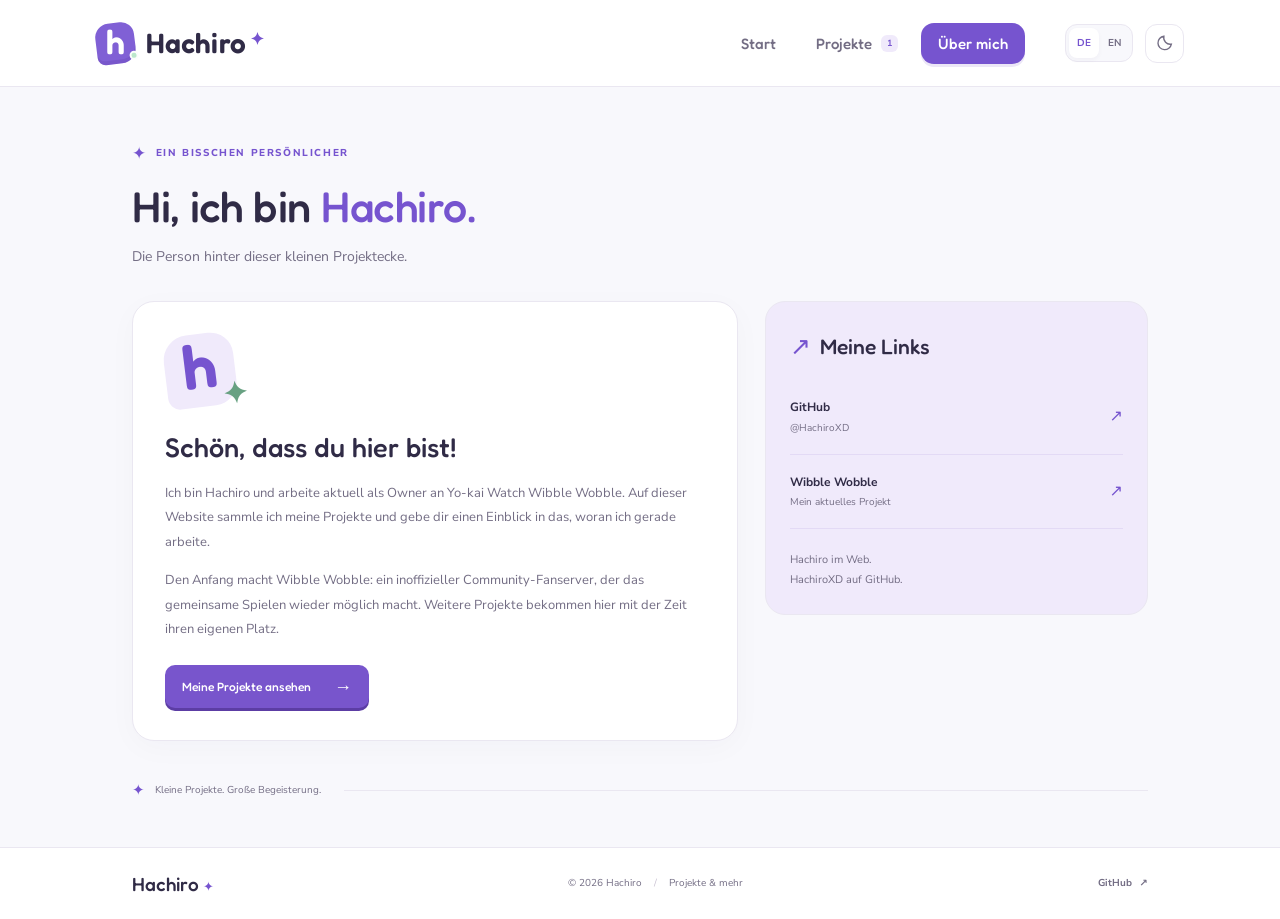
==== about.html @ 1533f4ad "Add Hachiro portfolio in German and English" ====
<!doctype html>
<html lang="de">
<head>
<meta charset="utf-8"><meta name="viewport" content="width=device-width, initial-scale=1"><meta name="theme-color" content="#f8f8fc">
<meta name="description" content="Hachiros Projekte und Ideen. Aktuell: Yo-kai Watch Wibble Wobble. Auf Deutsch und Englisch."><title>Hachiro — Projekte & mehr</title>
<script>try{document.documentElement.dataset.theme=localStorage.getItem('hachiro-theme')||'light'}catch{}</script>
<link rel="icon" type="image/svg+xml" href="./assets/favicon.svg"><link rel="stylesheet" href="./style.css"><script defer src="./app.js"></script>
</head>
<body data-page="about">
<a class="skip" href="#main" data-t="skip">Zum Inhalt</a>
<header class="site-header"><div class="header-inner">
  <a class="brand" href="./index.html" data-internal aria-label="Hachiro – Start"><span class="brand-icon" aria-hidden="true"><span>h</span><i></i></span><span>Hachiro<span class="brand-spark">✦</span></span></a>
  <nav data-a="navigation" aria-label="Hauptnavigation"><a href="./index.html" data-internal data-nav="home" data-t="navHome">Start</a><a href="./projects.html" data-internal data-nav="projects"><span data-t="navProjects">Projekte</span><span class="nav-count">1</span></a><a href="./about.html" data-internal data-nav="about" data-t="navAbout">Über mich</a></nav>
  <div class="header-controls"><div class="language-switch" role="group" aria-label="Sprache" data-a="language"><button type="button" data-lang="de" lang="de" aria-pressed="true">DE</button><button type="button" data-lang="en" lang="en" aria-pressed="false">EN</button></div><button id="theme-toggle" class="theme-toggle" type="button" aria-label="Dunklen Modus aktivieren" aria-pressed="false"><svg class="moon" width="18" height="18" viewBox="0 0 24 24" fill="none" stroke="currentColor" stroke-width="1.8" aria-hidden="true"><path d="M20.5 13.5A8.7 8.7 0 0 1 10.5 3a9 9 0 1 0 10 10.5Z"/></svg><svg class="sun" width="18" height="18" viewBox="0 0 24 24" fill="none" stroke="currentColor" stroke-width="1.8" aria-hidden="true"><circle cx="12" cy="12" r="4"/><path d="M12 2v2m0 16v2M2 12h2m16 0h2M5 5l1.5 1.5m11 11L19 19M5 19l1.5-1.5m11-11L19 5"/></svg></button></div>
</div></header>
<main id="main" class="container">
<div class="home-view">
  <section class="intro"><div class="intro-copy"><p class="eyebrow"><span aria-hidden="true">✦</span><span data-t="introLabel">PROJEKTE, IDEEN & EIN BISSCHEN ICH</span></p><h1 data-t="homeTitle">Willkommen in meiner<br><span>Projektecke.</span></h1><p class="intro-text" data-t="intro">Hey, ich bin Hachiro! Hier findest du die Projekte, an denen ich arbeite – und was mich gerade beschäftigt.</p></div><div class="intro-doodle" aria-hidden="true"><span class="doodle-star">✳</span><span class="doodle-planet"></span><span class="doodle-dot"></span><span class="doodle-plus">+</span><span class="doodle-spark">✦</span><span class="doodle-track"></span></div></section>
  <section class="collection" aria-labelledby="collection-title"><div class="collection-heading"><h2 id="collection-title"><span class="section-mark" aria-hidden="true">▦</span><span data-t="collectionTitle">Meine Projekte</span><span class="count">01</span></h2><span class="collection-label"><span class="status-dot" aria-hidden="true"></span><span data-t="currentlyWorking">Gerade in Arbeit</span></span></div>
  <div class="content-grid"><article class="project-card"><div class="project-art"><span class="art-category"><svg width="15" height="15" viewBox="0 0 24 24" fill="none" stroke="currentColor" stroke-width="2" aria-hidden="true"><path d="M7 7h10l4 9a3 3 0 0 1-5 3l-2-2h-4l-2 2a3 3 0 0 1-5-3L7 7Z"/><path d="M6 12h6m-3-3v6m7-3h.01m2 2h.01"/></svg>GAMING</span><span class="art-spark spark-a" aria-hidden="true">✦</span><span class="art-spark spark-b" aria-hidden="true">✧</span><span class="art-bubble bubble-a" aria-hidden="true"></span><span class="art-bubble bubble-b" aria-hidden="true"></span><img id="project-logo" src="./assets/wibble-wobble-de.png" width="540" height="332" alt="Yo-kai Watch Wibble Wobble"><span class="art-stamp" aria-hidden="true">LET’S<br>WIBBLE!</span></div>
  <div class="project-content"><div class="tags"><span class="tag role-tag"><span aria-hidden="true">♛</span>Owner</span><span class="tag community-tag" data-t="community">Community-Projekt</span><span class="live-tag"><i aria-hidden="true"></i><span data-t="inProgress">In Arbeit</span></span></div><h3>Yo-kai Watch<br>Wibble Wobble</h3><p data-t="projectDescription">Wib Wobs verbinden, Yo-kai sammeln und wieder zusammen spielen. Ein inoffizieller Fanserver von der Community für die Community.</p><div class="project-actions"><a class="button primary" href="https://wibblewobble.de/" target="_blank" rel="noopener noreferrer"><span data-t="projectWebsite">Zur Projektwebsite</span><span aria-hidden="true">↗</span></a><button id="details-open" class="details-button" type="button"><span data-t="details">Details</span><span aria-hidden="true">→</span></button></div></div></article>
  <aside class="sidebar"><section class="profile-card"><div class="profile-top"><span class="avatar" aria-hidden="true">h<span>✦</span></span><span class="mini-label" data-t="behindProjects">HINTER DEN PROJEKTEN</span></div><h2 data-t="profileTitle">Hey, ich bin Hachiro<span>!</span></h2><p data-t="profileText">Das hier ist mein kleiner Platz im Internet. Aktuell arbeite ich als Owner an Wibble Wobble.</p><a class="profile-link" href="./about.html" data-internal><span data-t="moreAbout">Mehr über mich</span><span aria-hidden="true">↗</span></a></section>
  <section class="links-card"><h2><span class="link-symbol" aria-hidden="true">↗</span><span data-t="aroundWeb">Auch hier unterwegs</span></h2><a class="social-row" href="https://github.com/HachiroXD" target="_blank" rel="noopener noreferrer"><span class="social-icon" aria-hidden="true"><svg width="19" height="19" viewBox="0 0 24 24" fill="currentColor"><path d="M12 2a10 10 0 0 0-3.16 19.49c.5.09.68-.22.68-.48v-1.86c-2.78.61-3.37-1.18-3.37-1.18-.45-1.16-1.11-1.47-1.11-1.47-.91-.62.07-.61.07-.61 1 .07 1.53 1.03 1.53 1.03.89 1.53 2.34 1.09 2.91.83.09-.65.35-1.09.63-1.34-2.22-.25-4.55-1.11-4.55-4.94 0-1.09.39-1.98 1.03-2.68-.1-.25-.45-1.27.1-2.65 0 0 .84-.27 2.75 1.02A9.6 9.6 0 0 1 12 6.82c.85 0 1.71.12 2.51.34 1.91-1.29 2.75-1.02 2.75-1.02.55 1.38.2 2.4.1 2.65.64.7 1.03 1.59 1.03 2.68 0 3.84-2.34 4.68-4.57 4.93.36.31.68.92.68 1.85v2.76c0 .27.18.58.69.48A10 10 0 0 0 12 2Z"/></svg></span><span><strong>GitHub</strong><small>@HachiroXD</small></span><span class="row-arrow" aria-hidden="true">↗</span></a><a class="social-row" href="https://wibblewobble.de/" target="_blank" rel="noopener noreferrer"><span class="social-icon mint-icon" aria-hidden="true">W</span><span><strong>Wibble Wobble</strong><small>wibblewobble.de</small></span><span class="row-arrow" aria-hidden="true">↗</span></a></section>
  <div class="next-note"><span aria-hidden="true">✧</span><p data-t="moreSoon">Noch mehr Ideen im Kopf.<br>Weitere Projekte folgen mit der Zeit.</p></div></aside></div></section>
</div>
<section class="about-view" aria-labelledby="about-title"><div class="about-intro"><p class="eyebrow"><span aria-hidden="true">✦</span><span data-t="aboutEyebrow">EIN BISSCHEN PERSÖNLICHER</span></p><h1 id="about-title" data-t="aboutTitle">Hi, ich bin <span>Hachiro.</span></h1><p data-t="aboutIntro">Die Person hinter dieser kleinen Projektecke.</p></div><div class="about-layout"><article class="about-card"><div class="about-avatar" aria-hidden="true">h<span>✦</span></div><h2 data-t="aboutHeading">Schön, dass du hier bist!</h2><p data-t="aboutBody">Ich bin Hachiro und arbeite aktuell als Owner an Yo-kai Watch Wibble Wobble. Auf dieser Website sammle ich meine Projekte und gebe dir einen Einblick in das, woran ich gerade arbeite.</p><p data-t="aboutSecond">Den Anfang macht Wibble Wobble: ein inoffizieller Community-Fanserver, der das gemeinsame Spielen wieder möglich macht. Weitere Projekte bekommen hier mit der Zeit ihren eigenen Platz.</p><a class="button primary" href="./projects.html" data-internal><span data-t="seeProjects">Meine Projekte ansehen</span><span aria-hidden="true">→</span></a></article><aside class="about-side"><div class="about-side-header"><span aria-hidden="true">↗</span><h2 data-t="myLinks">Meine Links</h2></div><a class="about-link" href="https://github.com/HachiroXD" target="_blank" rel="noopener noreferrer"><span><strong>GitHub</strong><small>@HachiroXD</small></span><span aria-hidden="true">↗</span></a><a class="about-link" href="https://wibblewobble.de/" target="_blank" rel="noopener noreferrer"><span><strong>Wibble Wobble</strong><small data-t="currentProject">Mein aktuelles Projekt</small></span><span aria-hidden="true">↗</span></a><p class="side-footnote" data-t="nameNote">Hachiro im Web.<br>HachiroXD auf GitHub.</p></aside></div></section>
<div class="bottom-note"><span class="bottom-star" aria-hidden="true">✦</span><span data-t="bottomNote">Kleine Projekte. Große Begeisterung.</span><span class="note-line" aria-hidden="true"></span></div>
</main>
<footer class="site-footer"><div class="footer-inner"><a class="footer-brand" href="./index.html" data-internal>Hachiro<span>✦</span></a><p>© <span id="year">2026</span> Hachiro <span class="footer-separator">/</span> <span data-t="footerText">Projekte & mehr</span></p><a href="https://github.com/HachiroXD" target="_blank" rel="noopener noreferrer">GitHub <span aria-hidden="true">↗</span></a></div></footer>
<dialog id="project-dialog" aria-labelledby="dialog-title"><div class="dialog-art"><img id="dialog-logo" src="./assets/wibble-wobble-de.png" alt="" width="540" height="332"><button id="details-close" type="button" class="dialog-close" aria-label="Schließen" data-a="close">×</button></div><div class="dialog-content"><p class="eyebrow" data-t="community">Community-Projekt</p><h2 id="dialog-title">Yo-kai Watch<br>Wibble Wobble</h2><p class="dialog-lead" data-t="dialogLead">Wieder gemeinsam Wib Wobs verbinden.</p><p data-t="dialogBody">Ein inoffizieller Community-Fanserver für Yo-kai Watch Wibble Wobble. Ich arbeite als Owner an dem Projekt. Auf der Projektwebsite findest du Informationen zum Spielen, die verfügbaren Downloads für Android und iOS und Hilfe für den Einstieg.</p><dl class="dialog-meta"><div><dt data-t="myRole">Meine Rolle</dt><dd>Owner</dd></div><div><dt data-t="status">Status</dt><dd data-t="inProgress">In Arbeit</dd></div></dl><a class="button primary" href="https://wibblewobble.de/" target="_blank" rel="noopener noreferrer"><span data-t="projectWebsite">Zur Projektwebsite</span><span aria-hidden="true">↗</span></a><p class="disclaimer" data-t="disclaimer">Inoffizielles, nicht kommerzielles Fanprojekt. Kein Angebot von LEVEL-5 Inc. oder NHN PlayArt Corp. Rechte an Spiel und Originalinhalten liegen bei den jeweiligen Rechteinhabern.</p></div></dialog>
</body></html>
---- style.css ----
@import url('./assets/fonts.css');
:root{--bg:#f8f8fc;--surface:#fff;--ink:#302b46;--muted:#736d84;--purple:#7654cf;--purple-strong:#6540be;--lavender:#f0eafb;--mint:#e8f5ee;--mint-ink:#36775c;--line:#eae7f1;--header:#ffffffef;--shadow:0 7px 30px #33224e07;--display:'Fredoka',sans-serif;--body:'Nunito Sans',system-ui,sans-serif;color-scheme:light}
html[data-theme=dark]{--bg:#1c1925;--surface:#272330;--ink:#f0ebfa;--muted:#b5acc5;--purple:#b89aef;--purple-strong:#c4a9f6;--lavender:#373044;--mint:#263e34;--mint-ink:#a6d9bf;--line:#3b344a;--header:#1f1b29ef;--shadow:0 7px 30px #00000018;color-scheme:dark}
*{box-sizing:border-box}html{scroll-behavior:smooth}body{margin:0;background:var(--bg);color:var(--ink);font:16px/1.7 var(--body);-webkit-font-smoothing:antialiased;transition:background .2s,color .2s}button,a{-webkit-tap-highlight-color:transparent}a{color:inherit;text-decoration:none}button{font:inherit;color:inherit;border:0;cursor:pointer}button:focus-visible,a:focus-visible{outline:3px solid var(--purple);outline-offset:4px}button{background:none}h1,h2,h3,p{margin-top:0}h1,h2,h3{font-family:var(--display);font-weight:500;line-height:1.15}::selection{background:#d8c9f4;color:#302b46}.container{max-width:1088px;padding:0 36px;margin:auto}.site-header{height:87px;background:var(--header);border-bottom:1px solid var(--line)}.header-inner{max-width:1160px;padding:0 36px;height:100%;margin:auto;display:flex;align-items:center;gap:40px}.brand{display:flex;align-items:center;gap:11px;font:600 28px var(--display);letter-spacing:.1px}.brand-icon{width:39px;height:41px;background:#8060d5;border-radius:14px 13px 15px 8px;position:relative;display:grid;place-items:center;transform:rotate(-7deg);box-shadow:inset 0 -4px 0 #54339e33}.brand-icon>span{font:600 34px/1 var(--display);color:white;transform:rotate(7deg);padding-bottom:4px}.brand-icon i{position:absolute;width:9px;height:9px;background:#bce7cc;right:-2px;bottom:2px;border-radius:50%;border:2px solid var(--header)}.brand-spark{color:var(--purple);font-size:17px;display:inline-block;vertical-align:top;margin:2px 0 0 4px}nav{margin-left:auto;display:flex;gap:6px;align-items:center}nav a{font:500 15px var(--display);padding:11px 17px;border-radius:13px;display:flex;align-items:center;gap:9px;color:var(--muted);transition:.15s}nav a:hover{background:var(--lavender);color:var(--purple)}nav a[aria-current=page]{background:var(--purple);color:white;box-shadow:0 3px 0 #6540be20}.nav-count{font:700 9px var(--body);display:grid;place-items:center;width:17px;height:17px;border-radius:6px;background:var(--lavender);color:var(--purple)}nav a[aria-current=page] .nav-count{background:#ffffff30;color:#fff}.header-controls{display:flex;gap:12px;align-items:center}.language-switch{display:flex;background:var(--bg);border:1px solid var(--line);padding:3px;border-radius:12px;gap:1px}.language-switch button{font:700 10px var(--body);padding:8px;border-radius:8px;color:var(--muted)}.language-switch button[aria-pressed=true]{background:var(--surface);color:var(--purple);box-shadow:0 2px 5px #33224e0a}.theme-toggle{border:1px solid var(--line);background:var(--surface);border-radius:12px;display:grid;place-items:center;width:39px;height:39px;color:var(--muted)}.theme-toggle:hover{color:var(--purple);border-color:var(--purple)}.sun{display:none}html[data-theme=dark] .sun{display:block}html[data-theme=dark] .moon{display:none}.intro{display:flex;justify-content:space-between;padding:53px 0 36px;gap:35px;position:relative}.eyebrow{font-size:10px;letter-spacing:1.6px;font-weight:800;display:flex;align-items:center;gap:8px;color:var(--purple);margin-bottom:15px;line-height:1.5}.eyebrow>span:first-child{font-size:17px}.intro h1{font-size:43px;letter-spacing:-.5px;margin-bottom:17px}.intro h1>span{color:var(--purple)}.intro-text{max-width:520px;font-size:14px;line-height:1.8;color:var(--muted);margin:0}.intro-doodle{width:240px;position:relative;height:162px;align-self:center;flex-shrink:0;margin-right:22px}.doodle-star{position:absolute;left:41px;top:15px;font:100px/1 var(--display);color:#cabce8;transform:rotate(12deg)}.doodle-planet{position:absolute;right:21px;bottom:12px;height:53px;width:53px;border-radius:50%;background:#c4e5d3;transform:rotate(-25deg);box-shadow:inset -9px -3px 0 #aad4be}.doodle-planet:after{content:'';border:2px solid #8ab89e;position:absolute;left:-12px;top:21px;width:75px;height:16px;border-radius:50%}.doodle-dot{position:absolute;left:22px;bottom:22px;width:10px;height:10px;border-radius:50%;background:#d6c9ee}.doodle-plus{position:absolute;right:6px;top:13px;color:#bea9e1;font:300 29px var(--display);transform:rotate(15deg)}.doodle-spark{position:absolute;left:4px;top:5px;color:#d8cbed;font-size:18px}.doodle-track{position:absolute;left:66px;top:83px;width:115px;height:45px;border-bottom:1px dashed #c6bed5;transform:rotate(30deg);border-radius:50%}.collection{padding:10px 0 0}.collection-heading{display:flex;align-items:center;justify-content:space-between;margin-bottom:21px;border-bottom:1px solid var(--line);padding-bottom:18px;gap:20px}.collection-heading h2{font-size:23px;display:flex;align-items:center;gap:10px;margin:0}.section-mark{color:var(--purple);font-size:24px}.count{font:800 10px var(--body);background:var(--lavender);color:var(--purple);padding:3px 8px;border-radius:7px;line-height:1.7;margin-left:3px}.collection-label{display:flex;align-items:center;gap:7px;color:var(--muted);font-size:10px;font-weight:700}.status-dot{width:6px;height:6px;background:#6caa87;border-radius:50%;box-shadow:0 0 0 3px #76ab8e15}.content-grid{display:grid;grid-template-columns:1.58fr 1fr;gap:27px;align-items:start}.project-card{background:var(--surface);border:1px solid var(--line);border-radius:22px;overflow:hidden;box-shadow:var(--shadow);transition:box-shadow .2s,transform .2s}.project-card:hover{box-shadow:0 10px 35px #33224e10;transform:translateY(-3px)}.project-art{position:relative;min-height:238px;display:flex;align-items:center;justify-content:center;overflow:hidden;background-color:#efeafa;background-image:radial-gradient(#c9bde15c .8px,transparent .8px);background-size:13px 13px;isolation:isolate}.project-art:before{content:'';position:absolute;width:210px;height:210px;border:1px solid #d9cceb;border-radius:50%;left:50%;top:50%;transform:translate(-50%,-45%);z-index:-1}.project-art:after{content:'';position:absolute;width:280px;height:280px;border:1px solid #d9cceb88;border-radius:50%;left:50%;top:50%;transform:translate(-50%,-45%);z-index:-1}.project-art img{width:245px;height:auto;max-width:65%;filter:drop-shadow(0 8px 5px #65538615);margin:15px 0 0;transition:transform .25s}.project-card:hover .project-art img{transform:rotate(-3deg) scale(1.025)}.art-category{position:absolute;left:19px;top:17px;display:flex;align-items:center;gap:6px;background:#ffffffba;color:#756197;border-radius:7px;padding:3px 8px;font-size:8px;letter-spacing:1px;font-weight:800}.art-spark{position:absolute;color:#bca5d9;line-height:1}.spark-a{top:75px;right:38px;font-size:36px;transform:rotate(12deg)}.spark-b{bottom:31px;left:38px;font-size:26px}.art-bubble{position:absolute;border:1px solid #c4b4dd;width:16px;height:16px;border-radius:50%;bottom:64px;right:71px}.bubble-b{width:8px;height:8px;left:68px;top:69px}.art-stamp{position:absolute;right:17px;bottom:15px;font:500 10px/1.1 var(--display);color:#6b5a38;background:#f3e2af;transform:rotate(-10deg);padding:9px 9px;border-radius:10px}.project-content{padding:24px 27px 26px}.tags{display:flex;gap:7px;align-items:center;flex-wrap:wrap;margin-bottom:16px}.tag{font-size:9px;font-weight:800;display:inline-flex;align-items:center;gap:5px;line-height:1.5;border-radius:7px;padding:4px 8px}.role-tag{background:var(--lavender);color:var(--purple)}.role-tag>span{font-size:12px;line-height:1}.community-tag{background:var(--mint);color:var(--mint-ink)}.live-tag{margin-left:auto;display:flex;align-items:center;gap:5px;font-size:9px;color:var(--muted)}.live-tag i{width:5px;height:5px;background:#75a88b;border-radius:50%}.project-content h3{font-size:30px;line-height:1.13;letter-spacing:.1px;margin-bottom:13px}.project-content p{color:var(--muted);font-size:12px;line-height:1.85;max-width:420px;margin-bottom:25px}.project-actions{display:flex;align-items:center;justify-content:space-between;gap:15px}.button{display:inline-flex;align-items:center;justify-content:center;gap:23px;min-height:41px;padding:10px 17px;border-radius:10px;font:500 12px var(--display);transition:background .2s,transform .2s}.button.primary{background:#7855cc;color:#fff;box-shadow:0 3px 0 #5c3da4}.button.primary:hover{background:#6845ba;transform:translateY(-1px)}.button>span:last-child{font-size:18px}.details-button{font:500 12px var(--display);color:var(--muted);display:flex;gap:13px;align-items:center;padding:10px 0}.details-button>span:last-child{font-size:19px}.details-button:hover{color:var(--purple)}.sidebar{display:flex;flex-direction:column;gap:18px}.profile-card{padding:24px 25px 21px;background:var(--lavender);border:1px solid var(--line);border-radius:20px;position:relative;overflow:hidden}.profile-top{display:flex;gap:13px;align-items:center;margin-bottom:15px}.avatar{width:43px;height:45px;display:grid;place-items:center;font:600 40px/1 var(--display);background:var(--surface);color:var(--purple);border-radius:15px 16px 14px 8px;padding-bottom:6px;position:relative;transform:rotate(-7deg);flex-shrink:0}.avatar>span{position:absolute;right:-7px;bottom:0px;color:var(--mint-ink);font-size:18px}.mini-label{font-size:8px;font-weight:800;letter-spacing:1px;color:var(--purple);line-height:1.6;max-width:100px}.profile-card h2{font-size:21px;line-height:1.2;margin-bottom:12px}.profile-card h2>span{color:var(--purple)}.profile-card p{font-size:11px;color:var(--muted);line-height:1.85;margin-bottom:15px}.profile-link{display:flex;align-items:center;justify-content:space-between;color:var(--purple);font:500 11px var(--display);padding-top:13px;border-top:1px solid #c4b2e34d}.profile-link>span:last-child{font-size:17px}.profile-link:hover{color:var(--ink)}.links-card{padding:20px 22px 10px;background:var(--surface);border:1px solid var(--line);border-radius:20px;box-shadow:var(--shadow)}.links-card h2{font-size:17px;display:flex;gap:9px;align-items:center;margin-bottom:9px}.link-symbol{font-family:var(--body);font-size:22px;color:var(--purple)}.social-row{display:flex;gap:10px;align-items:center;padding:13px 0}.social-row+.social-row{border-top:1px solid var(--line)}.social-row strong,.social-row small{display:block;font-size:11px;line-height:1.6}.social-row small{color:var(--muted);font-size:9px}.social-icon{width:34px;height:34px;display:grid;place-items:center;background:var(--bg);border-radius:11px;color:var(--muted);flex-shrink:0}.mint-icon{background:var(--mint);color:var(--mint-ink);font:500 21px var(--display)}.row-arrow{margin-left:auto;font-size:16px;color:var(--muted)}.social-row:hover .row-arrow{color:var(--purple)}.next-note{display:flex;gap:12px;padding:2px 9px}.next-note>span{font-size:29px;line-height:1;color:#b7a0d8}.next-note p{font-size:10px;color:var(--muted);line-height:1.8;margin:0}.bottom-note{display:flex;align-items:center;gap:10px;color:var(--muted);font-size:10px;padding:37px 0 44px}.bottom-star{color:var(--purple);font-size:15px}.note-line{height:1px;background:var(--line);flex:1;margin-left:13px}.site-footer{border-top:1px solid var(--line);background:var(--surface)}.footer-inner{max-width:1088px;margin:auto;padding:24px 36px;display:flex;justify-content:space-between;align-items:center;gap:20px;font-size:10px;color:var(--muted)}.footer-inner p{margin:0}.footer-brand{font:500 19px var(--display);color:var(--ink)}.footer-brand span{color:var(--purple);font-size:13px;margin-left:4px}.footer-separator{padding:0 9px;color:#c6becf}.footer-inner>a:last-child{font-weight:700}.footer-inner>a:last-child>span{padding-left:5px}.about-view{display:none;padding-top:54px}.about-intro h1{font-size:43px;letter-spacing:-.5px;margin-bottom:14px}.about-intro h1 span{color:var(--purple)}.about-intro>p:last-child{font-size:14px;color:var(--muted);margin-bottom:32px}.about-layout{display:grid;grid-template-columns:1.58fr 1fr;gap:27px}.about-card{border:1px solid var(--line);border-radius:22px;background:var(--surface);padding:32px;box-shadow:var(--shadow)}.about-avatar{width:70px;height:73px;border-radius:25px 23px 23px 12px;color:var(--purple);background:var(--lavender);font:600 62px/1 var(--display);display:grid;place-items:center;position:relative;padding-bottom:10px;transform:rotate(-7deg);margin-bottom:25px}.about-avatar>span{position:absolute;right:-10px;bottom:-5px;color:#68a182;font-size:30px}.about-card h2{font-size:27px;margin-bottom:18px}.about-card>p{font-size:13px;color:var(--muted);line-height:1.9}.about-card .button{margin-top:10px}.about-side{padding:24px;background:var(--lavender);border:1px solid var(--line);border-radius:20px;align-self:start}.about-side-header{display:flex;gap:9px;align-items:center;margin-bottom:12px}.about-side-header>span{color:var(--purple);font-size:25px}.about-side-header h2{font-size:21px;margin:0}.about-link{display:flex;align-items:center;justify-content:space-between;border-bottom:1px solid #c4b2e34d;padding:17px 0}.about-link strong,.about-link small{display:block;font-size:12px;line-height:1.8}.about-link small{color:var(--muted);font-size:10px}.about-link>span:last-child{color:var(--purple)}.side-footnote{margin:21px 0 0;font-size:11px;color:var(--muted);line-height:1.8}body[data-page=about] .home-view{display:none}body[data-page=about] .about-view{display:block}body[data-page=projects] .intro{padding-top:49px}.skip{position:fixed;top:-100px;left:20px;background:var(--purple);color:#fff;padding:10px 20px;border-radius:10px;z-index:100}.skip:focus{top:10px}dialog{border:1px solid var(--line);background:var(--surface);color:var(--ink);border-radius:24px;padding:0;width:560px;max-width:calc(100vw - 32px);max-height:90dvh;box-shadow:0 20px 80px #17112533}dialog::backdrop{background:#231b3988;backdrop-filter:blur(4px)}.dialog-art{height:183px;background-color:#eee8fa;background-image:radial-gradient(#c5b3e4 .8px,transparent .8px);background-size:14px 14px;display:grid;place-items:center;position:relative}.dialog-art img{height:153px;width:auto;max-width:80%;object-fit:contain}.dialog-close{position:absolute;right:15px;top:15px;display:grid;place-items:center;background:#fff;color:#645672;width:33px;height:33px;font-size:24px;line-height:1;border-radius:11px;box-shadow:0 2px 0 #c3b8d1}.dialog-content{padding:28px 32px}.dialog-content>.eyebrow{font-size:9px;margin-bottom:12px}.dialog-content h2{font-size:32px;margin-bottom:17px}.dialog-content>p{font-size:13px;color:var(--muted);line-height:1.9}.dialog-content .dialog-lead{font-weight:800;color:var(--ink)}.dialog-meta{display:flex;gap:65px;border-block:1px solid var(--line);padding:18px 0;margin:24px 0}.dialog-meta dt{font-size:10px;color:var(--muted)}.dialog-meta dd{font:500 16px var(--display);margin:3px 0 0}.dialog-content .disclaimer{font-size:9px;margin:24px 0 0;line-height:1.8}body:has(dialog[open]){overflow:hidden}
@media(min-width:1300px){.intro h1{font-size:46px}.project-art{min-height:263px}.project-art img{width:270px}.project-content{padding:26px 30px 28px}.project-content h3{font-size:32px}.project-content p{font-size:13px}.profile-card p{font-size:12px}.profile-card{padding:25px 27px}.content-grid,.about-layout{gap:30px}.project-art .art-category{font-size:9px}.intro{padding-top:62px;padding-bottom:42px}}
@media(max-width:900px){.header-inner{gap:22px;padding:0 28px}.header-controls{gap:8px}nav a{padding:10px 12px}.container{padding:0 28px}.intro-doodle{width:190px;margin-right:0}.content-grid{gap:20px;grid-template-columns:1.5fr 1fr}.project-content{padding:22px}.tags{gap:5px}.tag{font-size:8px}.live-tag{font-size:8px}.profile-card{padding:22px 20px}.links-card{padding:17px 18px 8px}.links-card h2{font-size:16px}.project-content h3{font-size:28px}.project-art{min-height:225px}.project-art img{width:220px}.art-stamp{font-size:9px}.spark-a{right:20px}.project-actions{gap:10px}.button{padding:10px 13px;gap:17px;font-size:11px}.profile-card h2{font-size:20px}.footer-inner{padding-inline:28px}.about-layout{gap:20px}}
@media(max-width:680px){.site-header{height:auto}.header-inner{min-height:76px;flex-wrap:wrap;padding:17px 23px 13px;gap:15px;justify-content:space-between}.brand{font-size:27px}.brand-icon{width:35px;height:37px}.brand-icon>span{font-size:31px}.header-controls{margin-left:auto}nav{order:3;width:100%;margin:1px 0 0;gap:5px;justify-content:flex-start}nav a{font-size:14px;padding:9px 16px}.theme-toggle{height:36px;width:36px}.language-switch button{padding:7px 8px}.container{padding:0 23px}.intro{padding:36px 0 30px;gap:10px}.eyebrow{font-size:8px;letter-spacing:1px}.intro h1{font-size:36px;line-height:1.15;margin-bottom:16px}.intro-text{font-size:13px;max-width:390px}.intro-doodle{width:100px;height:110px;position:absolute;right:1px;top:30px;opacity:.65;z-index:-1}.doodle-star{font-size:64px;left:20px;top:0}.doodle-planet{width:35px;height:35px;right:0;bottom:0}.doodle-planet:after{left:-9px;top:14px;width:51px;height:11px}.doodle-plus{font-size:20px;top:0;right:0}.doodle-dot,.doodle-spark,.doodle-track{display:none}.intro-copy{width:100%}.intro h1{max-width:85%}.content-grid{grid-template-columns:1fr;gap:24px}.collection-heading{padding-bottom:14px;margin-bottom:19px;gap:10px}.collection-heading h2{font-size:21px;gap:8px}.collection-label{font-size:8px;gap:5px}.section-mark{font-size:22px}.count{font-size:9px;padding:2px 7px;margin:0}.project-art{min-height:240px}.project-art img{width:250px;max-width:70%}.project-content{padding:24px}.project-content h3{font-size:31px}.project-content p{font-size:13px}.tags{gap:7px}.tag{font-size:9px}.live-tag{font-size:9px}.project-actions .button{padding:11px 17px;gap:24px;font-size:12px}.details-button{font-size:12px}.sidebar{display:grid;grid-template-columns:1fr 1fr;gap:15px}.profile-card{padding:22px}.links-card{padding:19px 18px 6px}.profile-card h2{font-size:21px}.profile-card p{font-size:11px}.profile-top{gap:10px}.mini-label{font-size:7px}.profile-link{font-size:11px}.links-card h2{font-size:16px}.next-note{grid-column:1/-1;padding:6px 8px}.next-note p{font-size:11px}.next-note br{display:none}.bottom-note{padding:26px 0 31px;font-size:9px}.footer-inner{padding:23px;gap:10px;flex-wrap:wrap}.footer-inner p{font-size:9px}.footer-separator{padding:0 4px}.footer-brand{font-size:18px}.footer-inner>a:last-child{font-size:10px}.about-view{padding-top:35px}.about-intro h1{font-size:36px}.about-layout{grid-template-columns:1fr}.about-side{padding:24px}.about-card{padding:27px}.about-intro>p:last-child{font-size:13px}.about-side .side-footnote br{display:none}.dialog-content{padding:25px}.dialog-content h2{font-size:29px}.dialog-art{height:165px}.dialog-art img{height:135px}}
@media(max-width:440px){.sidebar{grid-template-columns:1fr}.profile-card{padding:24px}.profile-card .profile-top{margin-bottom:13px}.profile-card h2{font-size:23px}.profile-card p{font-size:12px}.profile-link{font-size:12px}.mini-label{font-size:8px;max-width:none}.avatar{width:42px;height:44px}.links-card{padding:21px 23px 9px}.links-card h2{font-size:18px}.social-row strong{font-size:12px}.social-row small{font-size:10px}.social-row{padding:14px 0}.project-art{min-height:213px}.project-art img{width:229px}.project-content{padding:22px}.tags{gap:5px}.tag{font-size:8px;padding:4px 7px}.live-tag{font-size:8px}.intro h1{font-size:34px;max-width:100%}.intro-doodle{opacity:.35;right:-5px;top:22px}.intro-text{font-size:12px;line-height:1.9}.intro .eyebrow{max-width:240px}.collection-heading h2{font-size:20px}.collection-label{font-size:8px}.collection-heading{gap:5px}.project-actions .button{font-size:11px;gap:17px}.bottom-note{font-size:8px;gap:7px}.note-line{margin-left:5px}.footer-inner p{order:3;width:100%;padding-top:8px;border-top:1px solid var(--line)}.footer-inner>a:last-child{margin-left:auto}.intro h1 br{display:none}body[data-page=projects] .intro{padding-top:35px}.art-stamp{right:13px;bottom:13px}.spark-a{right:21px;font-size:28px}.spark-b{left:23px;font-size:22px}.bubble-a{right:44px}.bubble-b{left:39px}}
@media(prefers-reduced-motion:reduce){html{scroll-behavior:auto}*,*:before,*:after{animation:none!important;transition:none!important}}
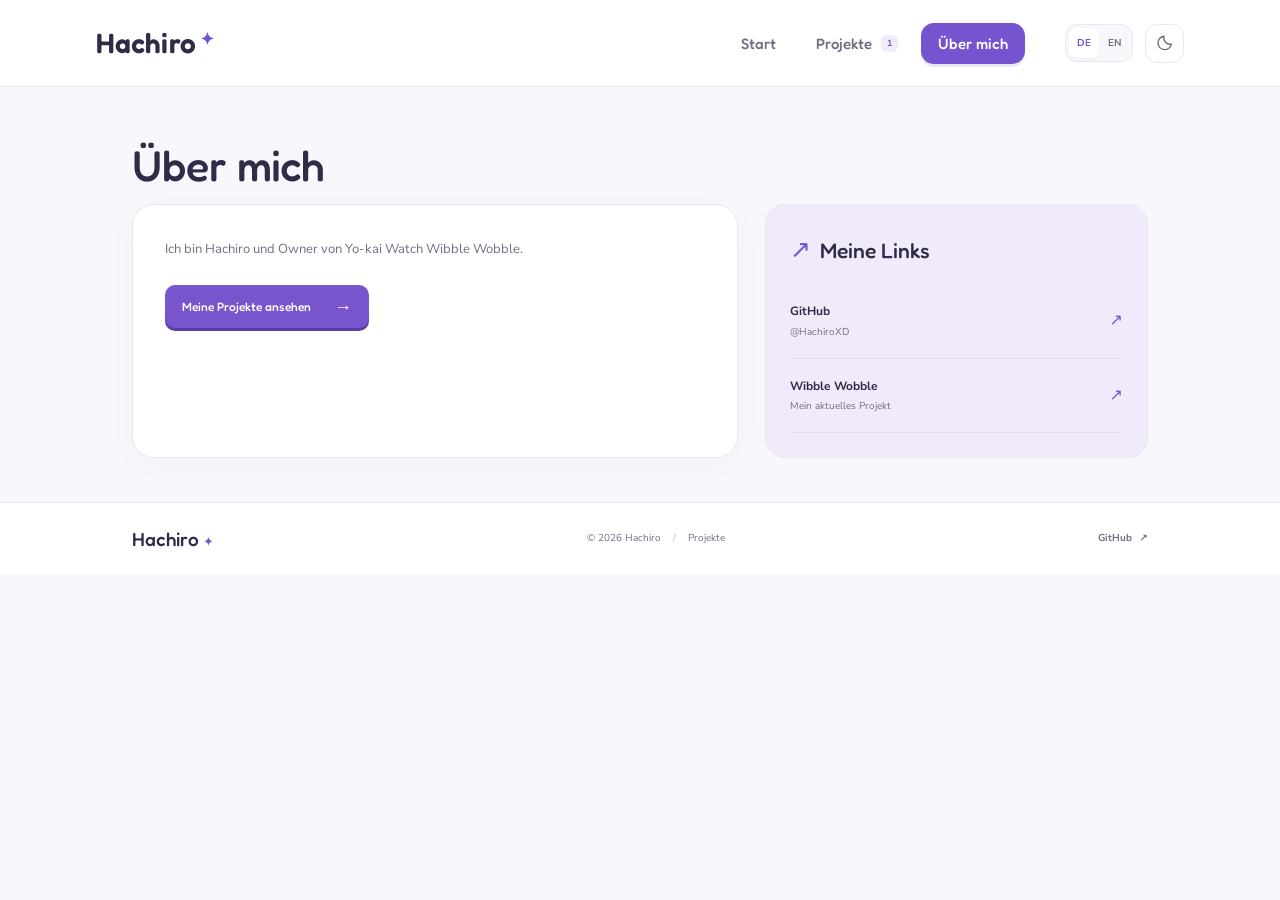
==== commit 6e2e624a: "Remove decorative illustrations and filler copy; use Wibble Wobble favicon" ====
--- a/about.html
+++ b/about.html
@@ -2,30 +2,30 @@
 <html lang="de">
 <head>
 <meta charset="utf-8"><meta name="viewport" content="width=device-width, initial-scale=1"><meta name="theme-color" content="#f8f8fc">
-<meta name="description" content="Hachiros Projekte und Ideen. Aktuell: Yo-kai Watch Wibble Wobble. Auf Deutsch und Englisch."><title>Hachiro — Projekte & mehr</title>
+<meta name="description" content="Hachiros Projekte und Ideen. Aktuell: Yo-kai Watch Wibble Wobble. Auf Deutsch und Englisch."><title>Hachiro — Projekte</title>
 <script>try{document.documentElement.dataset.theme=localStorage.getItem('hachiro-theme')||'light'}catch{}</script>
-<link rel="icon" type="image/svg+xml" href="./assets/favicon.svg"><link rel="stylesheet" href="./style.css"><script defer src="./app.js"></script>
+<link rel="icon" type="image/svg+xml" href="./assets/favicon.svg?v=2"><link rel="stylesheet" href="./style.css?v=2"><script defer src="./app.js?v=2"></script>
 </head>
 <body data-page="about">
 <a class="skip" href="#main" data-t="skip">Zum Inhalt</a>
 <header class="site-header"><div class="header-inner">
-  <a class="brand" href="./index.html" data-internal aria-label="Hachiro – Start"><span class="brand-icon" aria-hidden="true"><span>h</span><i></i></span><span>Hachiro<span class="brand-spark">✦</span></span></a>
+  <a class="brand" href="./index.html" data-internal aria-label="Hachiro – Start"><span>Hachiro<span class="brand-spark">✦</span></span></a>
   <nav data-a="navigation" aria-label="Hauptnavigation"><a href="./index.html" data-internal data-nav="home" data-t="navHome">Start</a><a href="./projects.html" data-internal data-nav="projects"><span data-t="navProjects">Projekte</span><span class="nav-count">1</span></a><a href="./about.html" data-internal data-nav="about" data-t="navAbout">Über mich</a></nav>
   <div class="header-controls"><div class="language-switch" role="group" aria-label="Sprache" data-a="language"><button type="button" data-lang="de" lang="de" aria-pressed="true">DE</button><button type="button" data-lang="en" lang="en" aria-pressed="false">EN</button></div><button id="theme-toggle" class="theme-toggle" type="button" aria-label="Dunklen Modus aktivieren" aria-pressed="false"><svg class="moon" width="18" height="18" viewBox="0 0 24 24" fill="none" stroke="currentColor" stroke-width="1.8" aria-hidden="true"><path d="M20.5 13.5A8.7 8.7 0 0 1 10.5 3a9 9 0 1 0 10 10.5Z"/></svg><svg class="sun" width="18" height="18" viewBox="0 0 24 24" fill="none" stroke="currentColor" stroke-width="1.8" aria-hidden="true"><circle cx="12" cy="12" r="4"/><path d="M12 2v2m0 16v2M2 12h2m16 0h2M5 5l1.5 1.5m11 11L19 19M5 19l1.5-1.5m11-11L19 5"/></svg></button></div>
 </div></header>
 <main id="main" class="container">
 <div class="home-view">
-  <section class="intro"><div class="intro-copy"><p class="eyebrow"><span aria-hidden="true">✦</span><span data-t="introLabel">PROJEKTE, IDEEN & EIN BISSCHEN ICH</span></p><h1 data-t="homeTitle">Willkommen in meiner<br><span>Projektecke.</span></h1><p class="intro-text" data-t="intro">Hey, ich bin Hachiro! Hier findest du die Projekte, an denen ich arbeite – und was mich gerade beschäftigt.</p></div><div class="intro-doodle" aria-hidden="true"><span class="doodle-star">✳</span><span class="doodle-planet"></span><span class="doodle-dot"></span><span class="doodle-plus">+</span><span class="doodle-spark">✦</span><span class="doodle-track"></span></div></section>
+  <section class="intro"><div class="intro-copy"><h1 data-t="homeTitle">Hachiro</h1><p class="intro-text" data-t="intro">Meine Projekte und Links.</p></div></section>
   <section class="collection" aria-labelledby="collection-title"><div class="collection-heading"><h2 id="collection-title"><span class="section-mark" aria-hidden="true">▦</span><span data-t="collectionTitle">Meine Projekte</span><span class="count">01</span></h2><span class="collection-label"><span class="status-dot" aria-hidden="true"></span><span data-t="currentlyWorking">Gerade in Arbeit</span></span></div>
-  <div class="content-grid"><article class="project-card"><div class="project-art"><span class="art-category"><svg width="15" height="15" viewBox="0 0 24 24" fill="none" stroke="currentColor" stroke-width="2" aria-hidden="true"><path d="M7 7h10l4 9a3 3 0 0 1-5 3l-2-2h-4l-2 2a3 3 0 0 1-5-3L7 7Z"/><path d="M6 12h6m-3-3v6m7-3h.01m2 2h.01"/></svg>GAMING</span><span class="art-spark spark-a" aria-hidden="true">✦</span><span class="art-spark spark-b" aria-hidden="true">✧</span><span class="art-bubble bubble-a" aria-hidden="true"></span><span class="art-bubble bubble-b" aria-hidden="true"></span><img id="project-logo" src="./assets/wibble-wobble-de.png" width="540" height="332" alt="Yo-kai Watch Wibble Wobble"><span class="art-stamp" aria-hidden="true">LET’S<br>WIBBLE!</span></div>
-  <div class="project-content"><div class="tags"><span class="tag role-tag"><span aria-hidden="true">♛</span>Owner</span><span class="tag community-tag" data-t="community">Community-Projekt</span><span class="live-tag"><i aria-hidden="true"></i><span data-t="inProgress">In Arbeit</span></span></div><h3>Yo-kai Watch<br>Wibble Wobble</h3><p data-t="projectDescription">Wib Wobs verbinden, Yo-kai sammeln und wieder zusammen spielen. Ein inoffizieller Fanserver von der Community für die Community.</p><div class="project-actions"><a class="button primary" href="https://wibblewobble.de/" target="_blank" rel="noopener noreferrer"><span data-t="projectWebsite">Zur Projektwebsite</span><span aria-hidden="true">↗</span></a><button id="details-open" class="details-button" type="button"><span data-t="details">Details</span><span aria-hidden="true">→</span></button></div></div></article>
-  <aside class="sidebar"><section class="profile-card"><div class="profile-top"><span class="avatar" aria-hidden="true">h<span>✦</span></span><span class="mini-label" data-t="behindProjects">HINTER DEN PROJEKTEN</span></div><h2 data-t="profileTitle">Hey, ich bin Hachiro<span>!</span></h2><p data-t="profileText">Das hier ist mein kleiner Platz im Internet. Aktuell arbeite ich als Owner an Wibble Wobble.</p><a class="profile-link" href="./about.html" data-internal><span data-t="moreAbout">Mehr über mich</span><span aria-hidden="true">↗</span></a></section>
-  <section class="links-card"><h2><span class="link-symbol" aria-hidden="true">↗</span><span data-t="aroundWeb">Auch hier unterwegs</span></h2><a class="social-row" href="https://github.com/HachiroXD" target="_blank" rel="noopener noreferrer"><span class="social-icon" aria-hidden="true"><svg width="19" height="19" viewBox="0 0 24 24" fill="currentColor"><path d="M12 2a10 10 0 0 0-3.16 19.49c.5.09.68-.22.68-.48v-1.86c-2.78.61-3.37-1.18-3.37-1.18-.45-1.16-1.11-1.47-1.11-1.47-.91-.62.07-.61.07-.61 1 .07 1.53 1.03 1.53 1.03.89 1.53 2.34 1.09 2.91.83.09-.65.35-1.09.63-1.34-2.22-.25-4.55-1.11-4.55-4.94 0-1.09.39-1.98 1.03-2.68-.1-.25-.45-1.27.1-2.65 0 0 .84-.27 2.75 1.02A9.6 9.6 0 0 1 12 6.82c.85 0 1.71.12 2.51.34 1.91-1.29 2.75-1.02 2.75-1.02.55 1.38.2 2.4.1 2.65.64.7 1.03 1.59 1.03 2.68 0 3.84-2.34 4.68-4.57 4.93.36.31.68.92.68 1.85v2.76c0 .27.18.58.69.48A10 10 0 0 0 12 2Z"/></svg></span><span><strong>GitHub</strong><small>@HachiroXD</small></span><span class="row-arrow" aria-hidden="true">↗</span></a><a class="social-row" href="https://wibblewobble.de/" target="_blank" rel="noopener noreferrer"><span class="social-icon mint-icon" aria-hidden="true">W</span><span><strong>Wibble Wobble</strong><small>wibblewobble.de</small></span><span class="row-arrow" aria-hidden="true">↗</span></a></section>
-  <div class="next-note"><span aria-hidden="true">✧</span><p data-t="moreSoon">Noch mehr Ideen im Kopf.<br>Weitere Projekte folgen mit der Zeit.</p></div></aside></div></section>
+  <div class="content-grid"><article class="project-card"><div class="project-art"><span class="art-category"><svg width="15" height="15" viewBox="0 0 24 24" fill="none" stroke="currentColor" stroke-width="2" aria-hidden="true"><path d="M7 7h10l4 9a3 3 0 0 1-5 3l-2-2h-4l-2 2a3 3 0 0 1-5-3L7 7Z"/><path d="M6 12h6m-3-3v6m7-3h.01m2 2h.01"/></svg>GAMING</span><span class="art-spark spark-a" aria-hidden="true">✦</span><span class="art-spark spark-b" aria-hidden="true">✧</span><span class="art-bubble bubble-a" aria-hidden="true"></span><span class="art-bubble bubble-b" aria-hidden="true"></span><img id="project-logo" src="./assets/wibble-wobble-de.png" width="540" height="332" alt="Yo-kai Watch Wibble Wobble"></div>
+  <div class="project-content"><div class="tags"><span class="tag role-tag"><span aria-hidden="true">♛</span>Owner</span><span class="tag community-tag" data-t="community">Community-Projekt</span><span class="live-tag"><i aria-hidden="true"></i><span data-t="inProgress">In Arbeit</span></span></div><h3>Yo-kai Watch<br>Wibble Wobble</h3><p data-t="projectDescription">Inoffizieller Community-Fanserver für Yo-kai Watch Wibble Wobble.</p><div class="project-actions"><a class="button primary" href="https://wibblewobble.de/" target="_blank" rel="noopener noreferrer"><span data-t="projectWebsite">Zur Projektwebsite</span><span aria-hidden="true">↗</span></a><button id="details-open" class="details-button" type="button"><span data-t="details">Details</span><span aria-hidden="true">→</span></button></div></div></article>
+  <aside class="sidebar"><section class="profile-card"><h2 data-t="profileTitle">Hachiro</h2><p data-t="profileText">Owner von Yo-kai Watch Wibble Wobble.</p><a class="profile-link" href="./about.html" data-internal><span data-t="moreAbout">Mehr über mich</span><span aria-hidden="true">↗</span></a></section>
+  <section class="links-card"><h2><span class="link-symbol" aria-hidden="true">↗</span><span data-t="aroundWeb">Links</span></h2><a class="social-row" href="https://github.com/HachiroXD" target="_blank" rel="noopener noreferrer"><span class="social-icon" aria-hidden="true"><svg width="19" height="19" viewBox="0 0 24 24" fill="currentColor"><path d="M12 2a10 10 0 0 0-3.16 19.49c.5.09.68-.22.68-.48v-1.86c-2.78.61-3.37-1.18-3.37-1.18-.45-1.16-1.11-1.47-1.11-1.47-.91-.62.07-.61.07-.61 1 .07 1.53 1.03 1.53 1.03.89 1.53 2.34 1.09 2.91.83.09-.65.35-1.09.63-1.34-2.22-.25-4.55-1.11-4.55-4.94 0-1.09.39-1.98 1.03-2.68-.1-.25-.45-1.27.1-2.65 0 0 .84-.27 2.75 1.02A9.6 9.6 0 0 1 12 6.82c.85 0 1.71.12 2.51.34 1.91-1.29 2.75-1.02 2.75-1.02.55 1.38.2 2.4.1 2.65.64.7 1.03 1.59 1.03 2.68 0 3.84-2.34 4.68-4.57 4.93.36.31.68.92.68 1.85v2.76c0 .27.18.58.69.48A10 10 0 0 0 12 2Z"/></svg></span><span><strong>GitHub</strong><small>@HachiroXD</small></span><span class="row-arrow" aria-hidden="true">↗</span></a><a class="social-row" href="https://wibblewobble.de/" target="_blank" rel="noopener noreferrer"><span class="social-icon" aria-hidden="true"><img src="./assets/wibble-wobble-favicon.png" alt="" width="24" height="24"></span><span><strong>Wibble Wobble</strong><small>wibblewobble.de</small></span><span class="row-arrow" aria-hidden="true">↗</span></a></section>
+  </aside></div></section>
 </div>
-<section class="about-view" aria-labelledby="about-title"><div class="about-intro"><p class="eyebrow"><span aria-hidden="true">✦</span><span data-t="aboutEyebrow">EIN BISSCHEN PERSÖNLICHER</span></p><h1 id="about-title" data-t="aboutTitle">Hi, ich bin <span>Hachiro.</span></h1><p data-t="aboutIntro">Die Person hinter dieser kleinen Projektecke.</p></div><div class="about-layout"><article class="about-card"><div class="about-avatar" aria-hidden="true">h<span>✦</span></div><h2 data-t="aboutHeading">Schön, dass du hier bist!</h2><p data-t="aboutBody">Ich bin Hachiro und arbeite aktuell als Owner an Yo-kai Watch Wibble Wobble. Auf dieser Website sammle ich meine Projekte und gebe dir einen Einblick in das, woran ich gerade arbeite.</p><p data-t="aboutSecond">Den Anfang macht Wibble Wobble: ein inoffizieller Community-Fanserver, der das gemeinsame Spielen wieder möglich macht. Weitere Projekte bekommen hier mit der Zeit ihren eigenen Platz.</p><a class="button primary" href="./projects.html" data-internal><span data-t="seeProjects">Meine Projekte ansehen</span><span aria-hidden="true">→</span></a></article><aside class="about-side"><div class="about-side-header"><span aria-hidden="true">↗</span><h2 data-t="myLinks">Meine Links</h2></div><a class="about-link" href="https://github.com/HachiroXD" target="_blank" rel="noopener noreferrer"><span><strong>GitHub</strong><small>@HachiroXD</small></span><span aria-hidden="true">↗</span></a><a class="about-link" href="https://wibblewobble.de/" target="_blank" rel="noopener noreferrer"><span><strong>Wibble Wobble</strong><small data-t="currentProject">Mein aktuelles Projekt</small></span><span aria-hidden="true">↗</span></a><p class="side-footnote" data-t="nameNote">Hachiro im Web.<br>HachiroXD auf GitHub.</p></aside></div></section>
-<div class="bottom-note"><span class="bottom-star" aria-hidden="true">✦</span><span data-t="bottomNote">Kleine Projekte. Große Begeisterung.</span><span class="note-line" aria-hidden="true"></span></div>
+<section class="about-view" aria-labelledby="about-title"><div class="about-intro"><h1 id="about-title" data-t="aboutTitle">Über mich</h1></div><div class="about-layout"><article class="about-card"><p data-t="aboutBody">Ich bin Hachiro und Owner von Yo-kai Watch Wibble Wobble.</p><a class="button primary" href="./projects.html" data-internal><span data-t="seeProjects">Meine Projekte ansehen</span><span aria-hidden="true">→</span></a></article><aside class="about-side"><div class="about-side-header"><span aria-hidden="true">↗</span><h2 data-t="myLinks">Meine Links</h2></div><a class="about-link" href="https://github.com/HachiroXD" target="_blank" rel="noopener noreferrer"><span><strong>GitHub</strong><small>@HachiroXD</small></span><span aria-hidden="true">↗</span></a><a class="about-link" href="https://wibblewobble.de/" target="_blank" rel="noopener noreferrer"><span><strong>Wibble Wobble</strong><small data-t="currentProject">Mein aktuelles Projekt</small></span><span aria-hidden="true">↗</span></a></aside></div></section>
+
 </main>
-<footer class="site-footer"><div class="footer-inner"><a class="footer-brand" href="./index.html" data-internal>Hachiro<span>✦</span></a><p>© <span id="year">2026</span> Hachiro <span class="footer-separator">/</span> <span data-t="footerText">Projekte & mehr</span></p><a href="https://github.com/HachiroXD" target="_blank" rel="noopener noreferrer">GitHub <span aria-hidden="true">↗</span></a></div></footer>
-<dialog id="project-dialog" aria-labelledby="dialog-title"><div class="dialog-art"><img id="dialog-logo" src="./assets/wibble-wobble-de.png" alt="" width="540" height="332"><button id="details-close" type="button" class="dialog-close" aria-label="Schließen" data-a="close">×</button></div><div class="dialog-content"><p class="eyebrow" data-t="community">Community-Projekt</p><h2 id="dialog-title">Yo-kai Watch<br>Wibble Wobble</h2><p class="dialog-lead" data-t="dialogLead">Wieder gemeinsam Wib Wobs verbinden.</p><p data-t="dialogBody">Ein inoffizieller Community-Fanserver für Yo-kai Watch Wibble Wobble. Ich arbeite als Owner an dem Projekt. Auf der Projektwebsite findest du Informationen zum Spielen, die verfügbaren Downloads für Android und iOS und Hilfe für den Einstieg.</p><dl class="dialog-meta"><div><dt data-t="myRole">Meine Rolle</dt><dd>Owner</dd></div><div><dt data-t="status">Status</dt><dd data-t="inProgress">In Arbeit</dd></div></dl><a class="button primary" href="https://wibblewobble.de/" target="_blank" rel="noopener noreferrer"><span data-t="projectWebsite">Zur Projektwebsite</span><span aria-hidden="true">↗</span></a><p class="disclaimer" data-t="disclaimer">Inoffizielles, nicht kommerzielles Fanprojekt. Kein Angebot von LEVEL-5 Inc. oder NHN PlayArt Corp. Rechte an Spiel und Originalinhalten liegen bei den jeweiligen Rechteinhabern.</p></div></dialog>
+<footer class="site-footer"><div class="footer-inner"><a class="footer-brand" href="./index.html" data-internal>Hachiro<span>✦</span></a><p>© <span id="year">2026</span> Hachiro <span class="footer-separator">/</span> <span data-t="footerText">Projekte</span></p><a href="https://github.com/HachiroXD" target="_blank" rel="noopener noreferrer">GitHub <span aria-hidden="true">↗</span></a></div></footer>
+<dialog id="project-dialog" aria-labelledby="dialog-title"><div class="dialog-art"><img id="dialog-logo" src="./assets/wibble-wobble-de.png" alt="" width="540" height="332"><button id="details-close" type="button" class="dialog-close" aria-label="Schließen" data-a="close">×</button></div><div class="dialog-content"><p class="eyebrow" data-t="community">Community-Projekt</p><h2 id="dialog-title">Yo-kai Watch<br>Wibble Wobble</h2><p data-t="dialogBody">Ich bin Owner des inoffiziellen Community-Fanservers für Yo-kai Watch Wibble Wobble. Downloads für Android und iOS sowie Hilfe zum Spielen gibt es auf der Projektwebsite.</p><dl class="dialog-meta"><div><dt data-t="myRole">Meine Rolle</dt><dd>Owner</dd></div><div><dt data-t="status">Status</dt><dd data-t="inProgress">In Arbeit</dd></div></dl><a class="button primary" href="https://wibblewobble.de/" target="_blank" rel="noopener noreferrer"><span data-t="projectWebsite">Zur Projektwebsite</span><span aria-hidden="true">↗</span></a><p class="disclaimer" data-t="disclaimer">Inoffizielles, nicht kommerzielles Fanprojekt. Kein Angebot von LEVEL-5 Inc. oder NHN PlayArt Corp. Rechte an Spiel und Originalinhalten liegen bei den jeweiligen Rechteinhabern.</p></div></dialog>
 </body></html>
--- a/style.css
+++ b/style.css
@@ -7,3 +7,6 @@
 @media(max-width:680px){.site-header{height:auto}.header-inner{min-height:76px;flex-wrap:wrap;padding:17px 23px 13px;gap:15px;justify-content:space-between}.brand{font-size:27px}.brand-icon{width:35px;height:37px}.brand-icon>span{font-size:31px}.header-controls{margin-left:auto}nav{order:3;width:100%;margin:1px 0 0;gap:5px;justify-content:flex-start}nav a{font-size:14px;padding:9px 16px}.theme-toggle{height:36px;width:36px}.language-switch button{padding:7px 8px}.container{padding:0 23px}.intro{padding:36px 0 30px;gap:10px}.eyebrow{font-size:8px;letter-spacing:1px}.intro h1{font-size:36px;line-height:1.15;margin-bottom:16px}.intro-text{font-size:13px;max-width:390px}.intro-doodle{width:100px;height:110px;position:absolute;right:1px;top:30px;opacity:.65;z-index:-1}.doodle-star{font-size:64px;left:20px;top:0}.doodle-planet{width:35px;height:35px;right:0;bottom:0}.doodle-planet:after{left:-9px;top:14px;width:51px;height:11px}.doodle-plus{font-size:20px;top:0;right:0}.doodle-dot,.doodle-spark,.doodle-track{display:none}.intro-copy{width:100%}.intro h1{max-width:85%}.content-grid{grid-template-columns:1fr;gap:24px}.collection-heading{padding-bottom:14px;margin-bottom:19px;gap:10px}.collection-heading h2{font-size:21px;gap:8px}.collection-label{font-size:8px;gap:5px}.section-mark{font-size:22px}.count{font-size:9px;padding:2px 7px;margin:0}.project-art{min-height:240px}.project-art img{width:250px;max-width:70%}.project-content{padding:24px}.project-content h3{font-size:31px}.project-content p{font-size:13px}.tags{gap:7px}.tag{font-size:9px}.live-tag{font-size:9px}.project-actions .button{padding:11px 17px;gap:24px;font-size:12px}.details-button{font-size:12px}.sidebar{display:grid;grid-template-columns:1fr 1fr;gap:15px}.profile-card{padding:22px}.links-card{padding:19px 18px 6px}.profile-card h2{font-size:21px}.profile-card p{font-size:11px}.profile-top{gap:10px}.mini-label{font-size:7px}.profile-link{font-size:11px}.links-card h2{font-size:16px}.next-note{grid-column:1/-1;padding:6px 8px}.next-note p{font-size:11px}.next-note br{display:none}.bottom-note{padding:26px 0 31px;font-size:9px}.footer-inner{padding:23px;gap:10px;flex-wrap:wrap}.footer-inner p{font-size:9px}.footer-separator{padding:0 4px}.footer-brand{font-size:18px}.footer-inner>a:last-child{font-size:10px}.about-view{padding-top:35px}.about-intro h1{font-size:36px}.about-layout{grid-template-columns:1fr}.about-side{padding:24px}.about-card{padding:27px}.about-intro>p:last-child{font-size:13px}.about-side .side-footnote br{display:none}.dialog-content{padding:25px}.dialog-content h2{font-size:29px}.dialog-art{height:165px}.dialog-art img{height:135px}}
 @media(max-width:440px){.sidebar{grid-template-columns:1fr}.profile-card{padding:24px}.profile-card .profile-top{margin-bottom:13px}.profile-card h2{font-size:23px}.profile-card p{font-size:12px}.profile-link{font-size:12px}.mini-label{font-size:8px;max-width:none}.avatar{width:42px;height:44px}.links-card{padding:21px 23px 9px}.links-card h2{font-size:18px}.social-row strong{font-size:12px}.social-row small{font-size:10px}.social-row{padding:14px 0}.project-art{min-height:213px}.project-art img{width:229px}.project-content{padding:22px}.tags{gap:5px}.tag{font-size:8px;padding:4px 7px}.live-tag{font-size:8px}.intro h1{font-size:34px;max-width:100%}.intro-doodle{opacity:.35;right:-5px;top:22px}.intro-text{font-size:12px;line-height:1.9}.intro .eyebrow{max-width:240px}.collection-heading h2{font-size:20px}.collection-label{font-size:8px}.collection-heading{gap:5px}.project-actions .button{font-size:11px;gap:17px}.bottom-note{font-size:8px;gap:7px}.note-line{margin-left:5px}.footer-inner p{order:3;width:100%;padding-top:8px;border-top:1px solid var(--line)}.footer-inner>a:last-child{margin-left:auto}.intro h1 br{display:none}body[data-page=projects] .intro{padding-top:35px}.art-stamp{right:13px;bottom:13px}.spark-a{right:21px;font-size:28px}.spark-b{left:23px;font-size:22px}.bubble-a{right:44px}.bubble-b{left:39px}}
 @media(prefers-reduced-motion:reduce){html{scroll-behavior:auto}*,*:before,*:after{animation:none!important;transition:none!important}}
+
+/* Compact layout without the removed illustrations and slogans. */
+.intro{display:block}.intro-copy{width:100%}.profile-card h2{margin-top:0}.social-icon img{display:block;object-fit:contain;border-radius:5px}.collection{padding-bottom:44px}.about-view{padding-bottom:44px}
